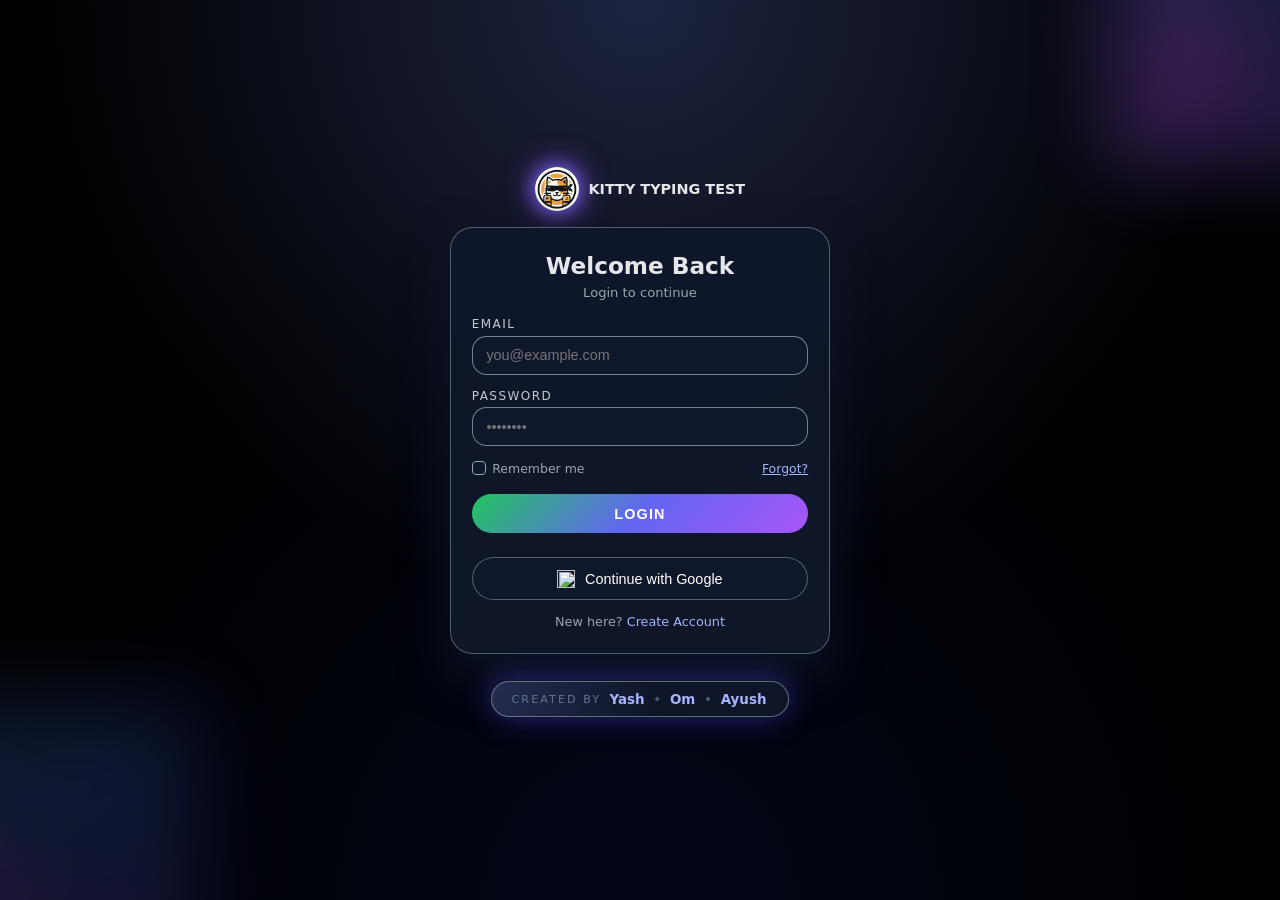
==== public/index.html @ 6adeeae3 "move src & assets into public for Render" ====
<!doctype html>
<html lang="en">
<head>
<meta charset="utf-8" />
<meta name="viewport" content="width=device-width, initial-scale=1" />
<title>Kitty Typing Test - Login</title>

<!-- FIXED CSS PATH -->
<link rel="stylesheet" href="styles/style.css" />

<style>
*,
*::before,
*::after {
  box-sizing: border-box;
  margin: 0;
  padding: 0;
}

:root {
  --bg: #020617;
  --accent: #6366f1;
  --accent-strong: #a855f7;
  --text: #e5e7eb;
  --muted: #9ca3af;
  --border: rgba(148, 163, 184, 0.5);
}

html,
body {
  height: 100%;
}

body {
  font-family: system-ui, -apple-system, "Segoe UI", sans-serif;
  background:
    radial-gradient(circle at top, #1d2440 0, transparent 55%),
    radial-gradient(circle at bottom, #020617 0, #000 60%);
  color: var(--text);
  display: flex;
  align-items: center;
  justify-content: center;
  padding: 1.5rem;
  overflow: hidden;
}

.bg-orbit {
  position: fixed;
  top: -160px;
  right: -160px;
  width: 330px;
  height: 330px;
  background: conic-gradient(
    from 120deg,
    rgba(99, 102, 241, 0.25),
    rgba(168, 85, 247, 0.35),
    rgba(59, 130, 246, 0.28),
    rgba(99, 102, 241, 0.25)
  );
  filter: blur(42px);
  z-index: -1;
  animation: spin 28s linear infinite;
}

.bg-orbit.two {
  top: auto;
  bottom: -160px;
  left: -160px;
  right: auto;
  width: 360px;
  height: 360px;
  animation-direction: reverse;
  opacity: 0.7;
}

@keyframes spin {
  to {
    transform: rotate(360deg);
  }
}

.wrapper {
  width: 100%;
  max-width: 380px;
  opacity: 0;
  transform: translateY(12px);
  animation: fade 0.65s ease forwards;
}

@keyframes fade {
  to {
    opacity: 1;
    transform: translateY(0);
  }
}

/* ---------- LOGO AREA ---------- */
.logo {
  display: flex;
  align-items: center;
  justify-content: center;
  gap: 0.6rem;
  margin-bottom: 1rem;
}

.brand-logo {
  width: 44px;
  height: 44px;
  border-radius: 50%;
  object-fit: cover;
  box-shadow:
    0 0 18px rgba(99, 102, 241, 0.9),
    0 0 32px rgba(168, 85, 247, 0.95);
}

.logo-title {
  text-transform: uppercase;
  font-size: 0.9rem;
  font-weight: 600;
}

/* ---------- CARD & FORM ---------- */
.card {
  background: rgba(15, 23, 42, 0.96);
  border: 1px solid var(--border);
  border-radius: 1.4rem;
  padding: 1.5rem 1.3rem;
  backdrop-filter: blur(18px);
  box-shadow: 0 22px 48px rgba(15, 23, 42, 0.92);
}

.card h2 {
  text-align: center;
  font-size: 1.45rem;
  margin-bottom: 0.35rem;
}

.card p {
  text-align: center;
  font-size: 0.82rem;
  color: var(--muted);
  margin-bottom: 1.1rem;
}

.form {
  display: flex;
  flex-direction: column;
  gap: 0.9rem;
}

.field {
  display: flex;
  flex-direction: column;
  gap: 0.28rem;
}

.field label {
  font-size: 0.75rem;
  letter-spacing: 0.12em;
  text-transform: uppercase;
  color: rgba(229, 231, 235, 0.85);
}

.field input {
  padding: 0.65rem 0.85rem;
  border-radius: 0.9rem;
  border: 1px solid rgba(148, 163, 184, 0.75);
  background: #0f172a;
  color: #eef2ff;
  font-size: 0.9rem;
  outline: none;
  transition: 0.18s;
}

.field input:focus {
  border-color: var(--accent);
  box-shadow:
    0 0 0 1px var(--accent),
    0 0 25px rgba(99, 102, 241, 0.4);
}

/* ---------- ROW (remember + forgot) ---------- */
.row {
  display: flex;
  align-items: center;
  justify-content: space-between;
  font-size: 0.78rem;
  color: var(--muted);
}

.row label {
  display: flex;
  align-items: center;
  gap: 0.38rem;
  cursor: pointer;
}

.row input[type="checkbox"] {
  width: 0.9rem;
  height: 0.9rem;
  border-radius: 0.25rem;
  appearance: none;
  border: 1px solid #94a3b8;
  background: #0f172a;
  position: relative;
}

.row input[type="checkbox"]:checked {
  background: linear-gradient(135deg, #22c55e, var(--accent));
  border: none;
}

.row input[type="checkbox"]:checked::after {
  content: "✓";
  position: absolute;
  inset: 0;
  display: flex;
  align-items: center;
  justify-content: center;
  font-size: 0.62rem;
  color: #fff;
}

/* ---------- BUTTONS ---------- */
.btn {
  margin-top: 0.25rem;
  background: linear-gradient(
    135deg,
    #22c55e,
    var(--accent),
    var(--accent-strong)
  );
  padding: 0.73rem;
  border-radius: 2rem;
  border: none;
  width: 100%;
  color: #fff;
  font-weight: 600;
  font-size: 0.9rem;
  letter-spacing: 0.08em;
  text-transform: uppercase;
  cursor: pointer;
  transition: 0.18s;
}

.btn:hover {
  transform: scale(1.02);
  filter: brightness(1.06);
}

.btn:active {
  transform: scale(0.97);
}

.google-btn {
  margin-top: 0.6rem;
  width: 100%;
  border-radius: 2rem;
  border: 1px solid var(--border);
  background: #0f172a;
  padding: 0.7rem;
  display: flex;
  align-items: center;
  justify-content: center;
  gap: 0.6rem;
  font-size: 0.9rem;
  color: #fff;
  cursor: pointer;
  transition: 0.18s;
}

.google-btn:hover {
  background: #1e293b;
  transform: scale(1.02);
}

.google-btn img {
  width: 18px;
  height: 18px;
}

/* ---------- BOTTOM TEXT ---------- */
.bottom {
  margin-top: 0.9rem;
  text-align: center;
  font-size: 0.8rem;
  color: var(--muted);
}

.bottom a {
  text-decoration: none;
  color: #a5b4fc;
}

/* ---------- FOOTER ---------- */
.footer {
  text-align: center;
  margin-top: 1rem;
  font-size: 0.78rem;
  color: var(--muted);
}

.footer strong {
  color: #fff;
}

@media (max-width: 480px) {
  .card {
    padding: 1.35rem 1.05rem;
  }
  .card h2 {
    font-size: 1.32rem;
  }
}
</style>
</head>
<body>

<div class="bg-orbit"></div>
<div class="bg-orbit two"></div>

<div class="wrapper">
  <!-- Logo block fixed & centered -->
  <div class="logo">
    <!-- FIXED LOGO PATH -->
    <img src="assets/images/logo.jpg" alt="Kitty Typing Logo" class="brand-logo" />
    <span class="logo-title">Kitty Typing Test</span>
  </div>

  <div class="card">
    <h2>Welcome Back</h2>
    <p>Login to continue</p>

    <form class="form" id="login-form">
      <div class="field">
        <label>Email</label>
        <input type="email" id="email" placeholder="you@example.com" required autocomplete="email">
      </div>

      <div class="field">
        <label>Password</label>
        <input type="password" id="password" placeholder="••••••••" required autocomplete="current-password">
      </div>

      <div class="row">
        <label>
          <input type="checkbox" id="remember">
          Remember me
        </label>
        <a href="#" id="forgot-password" style="color:#a5b4fc;">Forgot?</a>
      </div>

      <button class="btn" type="submit">Login</button>

      <button class="google-btn" id="google-login" type="button">
        <img src="https://www.gstatic.com/firebasejs/ui/2.0.0/images/auth/google.svg" alt="">
        Continue with Google
      </button>
    </form>

    <div class="bottom">
      New here? <a href="registration.html">Create Account</a>
    </div>
  </div>

 <footer class="footer">
  <div class="footer-inner">
    <span class="footer-label">Created by</span>
    <a href="https://www.linkedin.com/in/yash-shinde-393159309" target="_blank" class="creator-link">Yash</a>
    <span class="dot">•</span>
    <a href="https://www.linkedin.com/in/om-dumbre-075345372" target="_blank" class="creator-link">Om</a>
    <span class="dot">•</span>
    <a href="https://www.linkedin.com/in/ayush-valanju-3a3632341" target="_blank" class="creator-link">Ayush</a>
  </div>
</footer>


</div>

<!-- FIXED SCRIPT PATH -->
<script type="module" src="src/firebase/auth.js"></script>
</body>
</html>
---- public/styles/style.css ----
*,
*::before,
*::after {
  box-sizing: border-box;
  margin: 0;
  padding: 0;
}

:root {
  --bg: #020617;
  --bg-soft: rgba(15, 23, 42, 0.9);
  --accent: #6366f1;
  --accent-strong: #a855f7;
  --accent-soft: rgba(129, 140, 248, 0.16);
  --accent-soft-alt: rgba(248, 113, 113, 0.2);
  --text: #e5e7eb;
  --muted: #9ca3af;
  --border: rgba(148, 163, 184, 0.6);
  --radius-xl: 1.6rem;
  --shadow-soft: 0 20px 48px rgba(15, 23, 42, 0.95);
}

html,
body {
  height: 100%;
  scroll-behavior: smooth;
}

body {
  font-family: system-ui, -apple-system, BlinkMacSystemFont, "Segoe UI",
    sans-serif;
  background:
    radial-gradient(circle at top, #111827 0, transparent 55%),
    radial-gradient(circle at bottom, #020617 0, #000 60%);
  color: var(--text);
  overflow-x: hidden;
  display: flex;
  align-items: stretch;
  justify-content: center;
}

.bg-orbit {
  position: fixed;
  inset: auto;
  top: -180px;
  right: -180px;
  width: 340px;
  height: 340px;
  background: conic-gradient(
    from 140deg,
    rgba(56, 189, 248, 0.05),
    rgba(129, 140, 248, 0.45),
    rgba(236, 72, 153, 0.35),
    rgba(56, 189, 248, 0.05)
  );
  filter: blur(40px);
  opacity: 0.9;
  pointer-events: none;
  z-index: -1;
  animation: drift 26s linear infinite;
}

.bg-orbit.orbit-two {
  top: auto;
  bottom: -160px;
  left: -200px;
  right: auto;
  width: 380px;
  height: 380px;
  opacity: 0.8;
  animation-duration: 32s;
  animation-direction: reverse;
}

@keyframes drift {
  0% {
    transform: translate3d(0, 0, 0) rotate(0deg);
  }
  50% {
    transform: translate3d(40px, -30px, 0) rotate(180deg);
  }
  100% {
    transform: translate3d(0, 0, 0) rotate(360deg);
  }
}

.shell {
  max-width: 1120px;
  width: 100%;
  margin: 0 auto;
  min-height: 100vh;
  padding: 1.4rem 1.1rem 1rem;
  display: flex;
  flex-direction: column;
  gap: 1.4rem;
  animation: fade-in 0.7s ease-out both;
}

@keyframes fade-in {
  0% {
    opacity: 0;
    transform: translateY(18px) scale(0.98);
  }
  100% {
    opacity: 1;
    transform: translateY(0) scale(1);
  }
}

.topbar {
  display: flex;
  align-items: center;
  justify-content: space-between;
  padding: 0.9rem 1.2rem;
  border-radius: 999px;
  background:
    radial-gradient(circle at top left, rgba(148, 163, 184, 0.35), transparent 65%),
    linear-gradient(135deg, rgba(15, 23, 42, 0.98), rgba(15, 23, 42, 0.9));
  border: 1px solid rgba(148, 163, 184, 0.7);
  box-shadow: 0 18px 40px rgba(15, 23, 42, 0.9);
  backdrop-filter: blur(18px);
}

.brand {
  display: flex;
  align-items: center;
  gap: 0.7rem;
}

.brand-orb {
  width: 1.25rem;
  height: 1.25rem;
  border-radius: 999px;
  background: radial-gradient(circle at 25% 25%, #f9fafb, var(--accent));
  box-shadow:
    0 0 18px rgba(129, 140, 248, 0.9),
    0 0 42px rgba(236, 72, 153, 0.7);
  position: relative;
  overflow: hidden;
  animation: pulse 2s ease-in-out infinite;
}

.brand-orb::after {
  content: "";
  position: absolute;
  inset: 0;
  background: conic-gradient(
    from 210deg,
    transparent 0 55%,
    rgba(248, 250, 252, 0.8) 60%,
    transparent 70% 100%
  );
  mix-blend-mode: screen;
  animation: spin 4s linear infinite;
}

@keyframes pulse {
  0%,
  100% {
    transform: scale(1);
  }
  50% {
    transform: scale(1.08);
  }
}

@keyframes spin {
  to {
    transform: rotate(360deg);
  }
}

.brand-text {
  display: flex;
  flex-direction: column;
  gap: 0.05rem;
}

.brand-title {
  font-weight: 600;
  letter-spacing: 0.08em;
  text-transform: uppercase;
  font-size: 0.9rem;
}

.brand-sub {
  font-size: 0.75rem;
  color: var(--muted);
}

.top-actions {
  display: flex;
  align-items: center;
  gap: 0.4rem;
}

.chip {
  border-radius: 999px;
  border: 1px solid transparent;
  padding: 0.4rem 0.95rem;
  font-size: 0.8rem;
  font-weight: 500;
  cursor: pointer;
  background: transparent;
  color: var(--text);
  transition: 0.18s ease all;
}

.chip-soft {
  border-color: rgba(148, 163, 184, 0.6);
  background: radial-gradient(circle at top, rgba(15, 23, 42, 0.9), #020617);
}

.chip-soft:hover {
  border-color: rgba(148, 163, 184, 0.95);
  background: rgba(15, 23, 42, 0.98);
  transform: translateY(-1px);
}

.chip-primary {
  background: linear-gradient(135deg, #22c55e, var(--accent), var(--accent-strong));
  border-color: transparent;
  box-shadow:
    0 10px 26px rgba(56, 189, 248, 0.6),
    0 0 0 1px rgba(15, 23, 42, 0.95);
}

.chip-primary:hover {
  transform: translateY(-1px) scale(1.02);
  box-shadow:
    0 14px 36px rgba(79, 70, 229, 0.9),
    0 0 0 1px rgba(15, 23, 42, 0.95);
}

.main {
  flex: 1;
  padding: 0.4rem 0 1.7rem;
  display: flex;
  align-items: center;
}

.typing-layout {
  display: grid;
  grid-template-columns: minmax(0, 1.1fr) minmax(0, 1.1fr);
  gap: 1.5rem;
  align-items: stretch;
  width: 100%;
}

.hero-copy {
  padding: 1.8rem 1.35rem 1.7rem;
  border-radius: var(--radius-xl);
  background:
    radial-gradient(circle at top left, rgba(96, 165, 250, 0.22), transparent 60%),
    radial-gradient(circle at bottom right, rgba(190, 24, 93, 0.26), transparent 55%),
    linear-gradient(145deg, rgba(15, 23, 42, 0.97), rgba(15, 23, 42, 0.93));
  border: 1px solid var(--border);
  box-shadow: var(--shadow-soft);
  backdrop-filter: blur(22px);
  position: relative;
  overflow: hidden;
}

.hero-copy::before {
  content: "";
  position: absolute;
  inset: -1px;
  border-radius: inherit;
  border: 1px solid transparent;
  background: conic-gradient(
    from 200deg,
    rgba(59, 130, 246, 0.3),
    rgba(236, 72, 153, 0.35),
    rgba(250, 204, 21, 0.25),
    rgba(59, 130, 246, 0.3)
  );
  mask: linear-gradient(#fff 0 0) content-box, linear-gradient(#fff 0 0);
  mask-composite: exclude;
  padding: 1px;
  opacity: 0.8;
  pointer-events: none;
}

.hero-title {
  font-size: 2rem;
  line-height: 1.2;
  letter-spacing: 0.01em;
  margin-bottom: 0.5rem;
}

.hero-sub {
  font-size: 0.92rem;
  color: var(--muted);
  max-width: 26rem;
  margin-bottom: 1.4rem;
}

.hero-metrics {
  display: flex;
  flex-direction: column;
  gap: 0.9rem;
  margin-top: 0.4rem;
}

.metric {
  display: flex;
  flex-direction: column;
  gap: 0.35rem;
}

.metric-label {
  font-size: 0.78rem;
  text-transform: uppercase;
  letter-spacing: 0.14em;
  color: rgba(209, 213, 219, 0.85);
}

.metric-bar {
  width: 100%;
  height: 0.45rem;
  border-radius: 999px;
  background: rgba(15, 23, 42, 0.95);
  border: 1px solid rgba(148, 163, 184, 0.6);
  overflow: hidden;
  position: relative;
}

.metric-fill {
  width: 92%;
  height: 100%;
  border-radius: inherit;
  background: linear-gradient(90deg, #22c55e, var(--accent), var(--accent-strong));
  position: relative;
  overflow: hidden;
}

.metric-fill::after {
  content: "";
  position: absolute;
  inset: 0;
  background-image: linear-gradient(
    120deg,
    rgba(248, 250, 252, 0.4),
    transparent 40%,
    transparent 60%,
    rgba(248, 250, 252, 0.5)
  );
  background-size: 180% 100%;
  mix-blend-mode: screen;
  animation: shimmer 3s infinite;
}

@keyframes shimmer {
  0% {
    background-position: -80% 0;
  }
  100% {
    background-position: 120% 0;
  }
}

.metric-value {
  font-size: 0.8rem;
  color: rgba(249, 250, 251, 0.9);
}

.metric-inline {
  gap: 0.55rem;
}

.metric-inline > div {
  display: flex;
  align-items: center;
  justify-content: space-between;
  gap: 0.6rem;
}

.metric-pill {
  font-size: 0.78rem;
  padding: 0.25rem 0.8rem;
  border-radius: 999px;
  border: 1px solid rgba(52, 211, 153, 0.9);
  background: radial-gradient(circle at top, rgba(22, 163, 74, 0.65), #052e16);
  color: #bbf7d0;
  box-shadow: 0 0 0 1px rgba(15, 23, 42, 0.95);
}

.metric-pill-soft {
  border-color: rgba(129, 140, 248, 0.9);
  background: radial-gradient(circle at top, rgba(129, 140, 248, 0.6), #020617);
  color: #e0e7ff;
}

.panel {
  border-radius: var(--radius-xl);
  background:
    radial-gradient(circle at top, rgba(15, 23, 42, 0.9), rgba(2, 6, 23, 0.97)),
    linear-gradient(145deg, rgba(15, 23, 42, 0.98), rgba(15, 23, 42, 0.95));
  border: 1px solid rgba(148, 163, 184, 0.75);
  box-shadow: var(--shadow-soft);
  backdrop-filter: blur(24px);
  display: flex;
  flex-direction: column;
  overflow: hidden;
}

.panel-header {
  display: flex;
  align-items: center;
  gap: 0.5rem;
  padding: 0.75rem 0.95rem;
  border-bottom: 1px solid rgba(15, 23, 42, 0.95);
  background: linear-gradient(
    to right,
    rgba(15, 23, 42, 0.98),
    rgba(15, 23, 42, 0.9)
  );
}

.panel-dot {
  width: 0.55rem;
  height: 0.55rem;
  border-radius: 999px;
  box-shadow: 0 0 0 1px rgba(15, 23, 42, 0.9);
}

.dot-red {
  background: #f97373;
}

.dot-amber {
  background: #fbbf24;
}

.dot-green {
  background: #22c55e;
}

.panel-title {
  font-size: 0.75rem;
  text-transform: uppercase;
  letter-spacing: 0.16em;
  color: rgba(156, 163, 175, 0.9);
  margin-left: 0.35rem;
}

.panel-body {
  padding: 1.15rem 1.05rem 1.1rem;
  display: flex;
  flex-direction: column;
  gap: 0.9rem;
}

.pill-row {
  display: flex;
  flex-wrap: wrap;
  gap: 0.4rem;
  margin-bottom: 0.4rem;
}

.pill {
  font-size: 0.7rem;
  text-transform: uppercase;
  letter-spacing: 0.12em;
  padding: 0.26rem 0.8rem;
  border-radius: 999px;
  border: 1px solid rgba(148, 163, 184, 0.7);
  background: radial-gradient(circle at top, rgba(15, 23, 42, 0.96), #020617);
  color: rgba(209, 213, 219, 0.95);
}

.pill-soft {
  border-color: rgba(129, 140, 248, 0.9);
  background: radial-gradient(circle at top, rgba(129, 140, 248, 0.25), #020617);
}

.app-slot {
  border-radius: 1.2rem;
  padding: 0.95rem 0.95rem 1rem;
  background:
    radial-gradient(circle at top left, var(--accent-soft), transparent 60%),
    radial-gradient(circle at bottom, var(--accent-soft-alt), transparent 60%),
    rgba(15, 23, 42, 0.96);
  border: 1px solid rgba(148, 163, 184, 0.7);
  box-shadow: 0 14px 32px rgba(15, 23, 42, 0.95);
}

.typing-wrapper {
  display: flex;
  flex-direction: column;
  gap: 0.85rem;
}

.typing-header {
  display: flex;
  align-items: center;
  justify-content: space-between;
  gap: 0.6rem;
  margin-bottom: 0.1rem;
  font-size: 0.85rem;
  color: #e5e7eb;
}

.typing-timer {
  padding: 0.35rem 0.9rem;
  border-radius: 999px;
  border: 1px solid rgba(148, 163, 184, 0.7);
  background: rgba(15, 23, 42, 0.96);
}

.typing-text {
  border-radius: 0.9rem;
  padding: 0.85rem 0.9rem;
  background:
    radial-gradient(circle at top left, rgba(129, 140, 248, 0.14), transparent 55%),
    rgba(15, 23, 42, 0.98);
  border: 1px solid rgba(148, 163, 184, 0.7);
  font-size: 0.9rem;
  line-height: 1.5;
  color: #e5e7eb;
  max-height: 140px;
  overflow-y: auto;
}

.typing-input {
  margin-top: 0.2rem;
  width: 100%;
  min-height: 90px;
  max-height: 140px;
  resize: vertical;
  border-radius: 0.9rem;
  border: 1px solid rgba(148, 163, 184, 0.8);
  padding: 0.75rem 0.9rem;
  background: rgba(15, 23, 42, 0.98);
  color: #e5e7eb;
  font-size: 0.9rem;
  outline: none;
  transition: 0.16s ease border, 0.16s ease box-shadow, 0.16s ease background, 0.16s ease transform;
}

.typing-input::placeholder {
  color: rgba(148, 163, 184, 0.7);
}

.typing-input:focus {
  border-color: #6366f1;
  box-shadow:
    0 0 0 1px rgba(99, 102, 241, 0.85),
    0 14px 30px rgba(15, 23, 42, 0.98);
  background: #020617;
  transform: translateY(-1px);
}

.typing-stats {
  display: grid;
  grid-template-columns: repeat(3, minmax(0, 1fr));
  gap: 0.6rem;
  margin-top: 0.5rem;
}

.stat-box {
  border-radius: 0.9rem;
  padding: 0.55rem 0.7rem;
  background: radial-gradient(circle at top, rgba(15, 23, 42, 0.96), #020617);
  border: 1px solid rgba(148, 163, 184, 0.8);
  display: flex;
  flex-direction: column;
  gap: 0.2rem;
}

.stat-label {
  font-size: 0.72rem;
  text-transform: uppercase;
  letter-spacing: 0.12em;
  color: #9ca3af;
}

.stat-value {
  font-size: 1rem;
  font-weight: 600;
}

.typing-actions {
  margin-top: 0.6rem;
  display: flex;
  align-items: center;
  gap: 0.6rem;
  flex-wrap: wrap;
}

.typing-actions .chip {
  font-size: 0.78rem;
  padding-inline: 0.9rem;
}

.btn-main {
  border-radius: 999px;
  border: none;
  padding: 0.7rem 1rem;
  font-size: 0.9rem;
  font-weight: 600;
  letter-spacing: 0.08em;
  text-transform: uppercase;
  cursor: pointer;
  background: linear-gradient(135deg, #22c55e, var(--accent), var(--accent-strong));
  color: #f9fafb;
  box-shadow:
    0 15px 36px rgba(56, 189, 248, 0.75),
    0 0 0 1px rgba(15, 23, 42, 0.95);
  transition: 0.16s ease transform, 0.16s ease box-shadow, 0.16s ease filter;
}

.btn-main:hover {
  transform: translateY(-1px) scale(1.02);
  box-shadow:
    0 19px 46px rgba(79, 70, 229, 0.95),
    0 0 0 1px rgba(15, 23, 42, 0.95);
  filter: brightness(1.05);
}

.btn-main:active {
  transform: translateY(0) scale(0.97);
  box-shadow:
    0 11px 26px rgba(30, 64, 175, 0.95),
    0 0 0 1px rgba(15, 23, 42, 0.95);
}

.hint {
  font-size: 0.75rem;
  color: var(--muted);
  margin-top: 0.45rem;
}

.footer {
  padding: 0.7rem 0.3rem 1.1rem;
  display: flex;
  justify-content: center;
  text-align: center;
  font-size: 0.8rem;
  color: var(--muted);
}

.footer-text strong {
  color: var(--text);
}

@media (max-width: 900px) {
  .typing-layout {
    grid-template-columns: minmax(0, 1fr);
  }

  .hero-copy {
    order: 1;
  }

  .panel {
    order: 2;
  }
}

@media (max-width: 600px) {
  .shell {
    padding: 1rem 0.8rem 0.9rem;
  }

  .topbar {
    padding-inline: 0.9rem;
    padding-block: 0.75rem;
    border-radius: 1.4rem;
  }

  .brand-sub {
    display: none;
  }

  .hero-copy {
    padding: 1.45rem 1.05rem 1.4rem;
  }

  .hero-title {
    font-size: 1.6rem;
  }

  .hero-sub {
    font-size: 0.86rem;
  }

  .panel-body {
    padding-inline: 0.9rem;
  }
}

@media (max-width: 480px) {
  .topbar {
    gap: 0.4rem;
  }

  .top-actions {
    gap: 0.25rem;
  }

  .chip {
    padding-inline: 0.65rem;
  }

  .typing-stats {
    grid-template-columns: repeat(2, minmax(0, 1fr));
  }

  .app-slot {
    padding: 0.85rem 0.8rem 0.9rem;
  }
}
.footer{
  margin-top: 1.4rem;
  padding-bottom: 1rem;
  display: flex;
  justify-content: center;
  pointer-events: auto;
  animation: footerFadeIn 0.8s ease-out 0.2s both;
}

.footer-inner{
  display: flex;
  align-items: center;
  gap: 0.4rem;
  padding: 0.55rem 1.25rem;
  border-radius: 999px;
  background:
    radial-gradient(circle at top left, rgba(129,140,248,0.2), transparent 55%),
    rgba(15,23,42,0.95);
  border: 1px solid rgba(148,163,184,0.6);
  box-shadow:
    0 0 0 1px rgba(15,23,42,1),
    0 0 28px rgba(79,70,229,0.55);
  backdrop-filter: blur(14px);
  font-size: 0.84rem;
  color: #9ca3af;
  animation: footerGlow 6s ease-in-out infinite;
}

.footer-label{
  text-transform: uppercase;
  letter-spacing: 0.18em;
  font-size: 0.7rem;
  color: #64748b;
}

.footer .dot{
  color: #4b5563;
  font-size: 0.9rem;
}

.creator-link{
  position: relative;
  font-weight: 600;
  color: #a5b4fc;
  text-decoration: none;
  transition: transform 0.22s ease, color 0.22s ease;
  padding-inline: 2px;
}

/* underline + glow on hover */
.creator-link::after{
  content: "";
  position: absolute;
  left: 0;
  bottom: -2px;
  width: 0%;
  height: 2px;
  border-radius: 999px;
  background: linear-gradient(90deg, #22c55e, #22d3ee, #6366f1, #a855f7);
  transition: width 0.25s ease;
}

.creator-link:hover{
  color: #e5e7eb;
  transform: translateY(-1px);
  text-shadow:
    0 0 8px rgba(129,140,248,0.9),
    0 0 14px rgba(168,85,247,0.9);
}

.creator-link:hover::after{
  width: 100%;
}

/* subtle entrance + breathing glow */
@keyframes footerFadeIn{
  from{
    opacity: 0;
    transform: translateY(8px);
  }
  to{
    opacity: 1;
    transform: translateY(0);
  }
}

@keyframes footerGlow{
  0%,100%{
    box-shadow:
      0 0 0 1px rgba(15,23,42,1),
      0 0 20px rgba(79,70,229,0.4);
  }
  50%{
    box-shadow:
      0 0 0 1px rgba(129,140,248,0.6),
      0 0 32px rgba(129,140,248,0.9);
  }
}
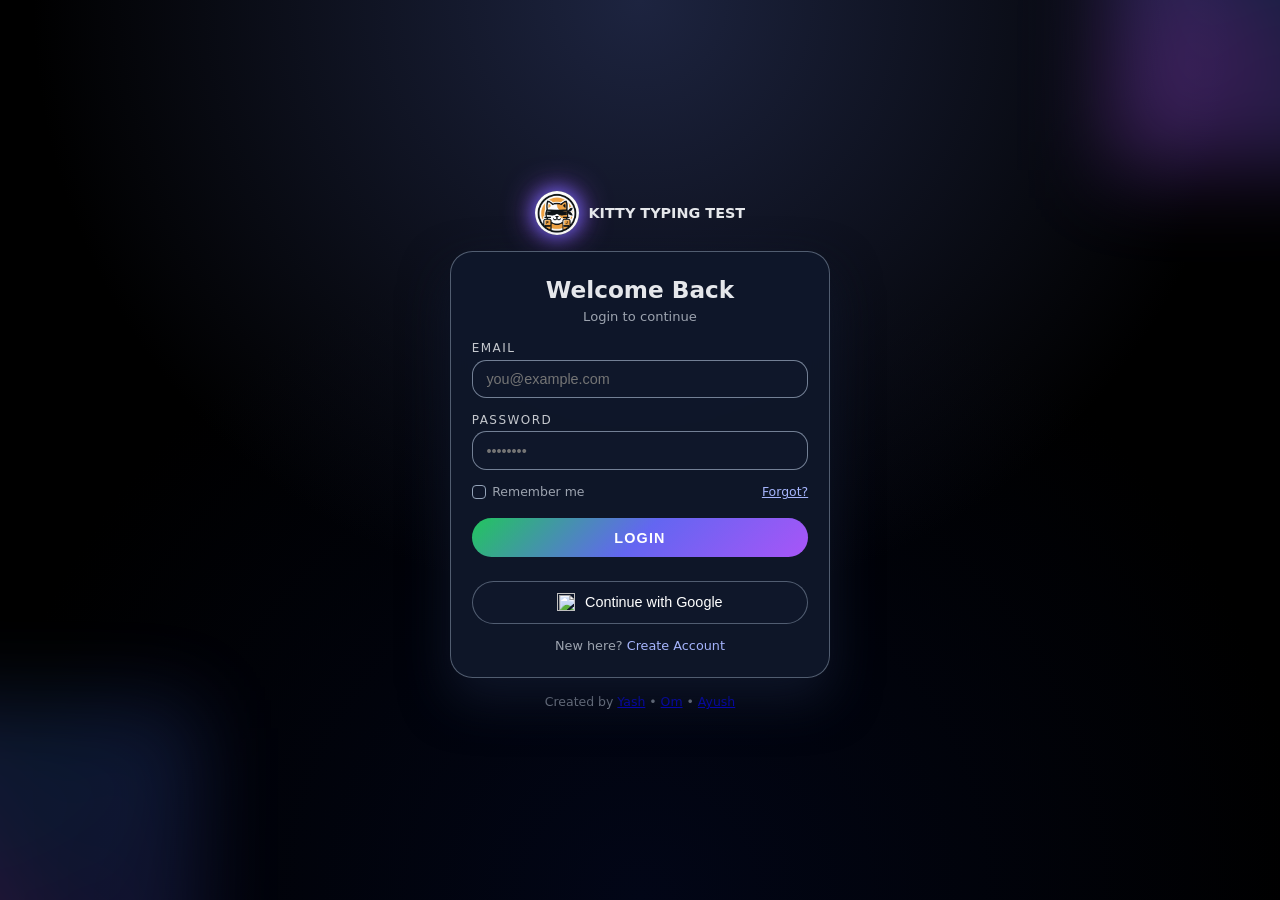
==== commit 2c2e83c5: "Updated SEO head section for registration and login page" ====
--- a/public/index.html
+++ b/public/index.html
@@ -1,383 +1,445 @@
 <!doctype html>
 <html lang="en">
 <head>
-<meta charset="utf-8" />
-<meta name="viewport" content="width=device-width, initial-scale=1" />
-<title>Kitty Typing Test - Login</title>
-
-<!-- FIXED CSS PATH -->
-<link rel="stylesheet" href="styles/style.css" />
-
-<style>
-*,
-*::before,
-*::after {
-  box-sizing: border-box;
-  margin: 0;
-  padding: 0;
-}
-
-:root {
-  --bg: #020617;
-  --accent: #6366f1;
-  --accent-strong: #a855f7;
-  --text: #e5e7eb;
-  --muted: #9ca3af;
-  --border: rgba(148, 163, 184, 0.5);
-}
-
-html,
-body {
-  height: 100%;
-}
-
-body {
-  font-family: system-ui, -apple-system, "Segoe UI", sans-serif;
-  background:
-    radial-gradient(circle at top, #1d2440 0, transparent 55%),
-    radial-gradient(circle at bottom, #020617 0, #000 60%);
-  color: var(--text);
-  display: flex;
-  align-items: center;
-  justify-content: center;
-  padding: 1.5rem;
-  overflow: hidden;
-}
-
-.bg-orbit {
-  position: fixed;
-  top: -160px;
-  right: -160px;
-  width: 330px;
-  height: 330px;
-  background: conic-gradient(
-    from 120deg,
-    rgba(99, 102, 241, 0.25),
-    rgba(168, 85, 247, 0.35),
-    rgba(59, 130, 246, 0.28),
-    rgba(99, 102, 241, 0.25)
-  );
-  filter: blur(42px);
-  z-index: -1;
-  animation: spin 28s linear infinite;
-}
-
-.bg-orbit.two {
-  top: auto;
-  bottom: -160px;
-  left: -160px;
-  right: auto;
-  width: 360px;
-  height: 360px;
-  animation-direction: reverse;
-  opacity: 0.7;
-}
-
-@keyframes spin {
-  to {
-    transform: rotate(360deg);
-  }
-}
-
-.wrapper {
-  width: 100%;
-  max-width: 380px;
-  opacity: 0;
-  transform: translateY(12px);
-  animation: fade 0.65s ease forwards;
-}
-
-@keyframes fade {
-  to {
-    opacity: 1;
-    transform: translateY(0);
-  }
-}
-
-/* ---------- LOGO AREA ---------- */
-.logo {
-  display: flex;
-  align-items: center;
-  justify-content: center;
-  gap: 0.6rem;
-  margin-bottom: 1rem;
-}
-
-.brand-logo {
-  width: 44px;
-  height: 44px;
-  border-radius: 50%;
-  object-fit: cover;
-  box-shadow:
-    0 0 18px rgba(99, 102, 241, 0.9),
-    0 0 32px rgba(168, 85, 247, 0.95);
-}
-
-.logo-title {
-  text-transform: uppercase;
-  font-size: 0.9rem;
-  font-weight: 600;
-}
-
-/* ---------- CARD & FORM ---------- */
-.card {
-  background: rgba(15, 23, 42, 0.96);
-  border: 1px solid var(--border);
-  border-radius: 1.4rem;
-  padding: 1.5rem 1.3rem;
-  backdrop-filter: blur(18px);
-  box-shadow: 0 22px 48px rgba(15, 23, 42, 0.92);
-}
-
-.card h2 {
-  text-align: center;
-  font-size: 1.45rem;
-  margin-bottom: 0.35rem;
-}
-
-.card p {
-  text-align: center;
-  font-size: 0.82rem;
-  color: var(--muted);
-  margin-bottom: 1.1rem;
-}
-
-.form {
-  display: flex;
-  flex-direction: column;
-  gap: 0.9rem;
-}
-
-.field {
-  display: flex;
-  flex-direction: column;
-  gap: 0.28rem;
-}
-
-.field label {
-  font-size: 0.75rem;
-  letter-spacing: 0.12em;
-  text-transform: uppercase;
-  color: rgba(229, 231, 235, 0.85);
-}
-
-.field input {
-  padding: 0.65rem 0.85rem;
-  border-radius: 0.9rem;
-  border: 1px solid rgba(148, 163, 184, 0.75);
-  background: #0f172a;
-  color: #eef2ff;
-  font-size: 0.9rem;
-  outline: none;
-  transition: 0.18s;
-}
-
-.field input:focus {
-  border-color: var(--accent);
-  box-shadow:
-    0 0 0 1px var(--accent),
-    0 0 25px rgba(99, 102, 241, 0.4);
-}
-
-/* ---------- ROW (remember + forgot) ---------- */
-.row {
-  display: flex;
-  align-items: center;
-  justify-content: space-between;
-  font-size: 0.78rem;
-  color: var(--muted);
-}
-
-.row label {
-  display: flex;
-  align-items: center;
-  gap: 0.38rem;
-  cursor: pointer;
-}
-
-.row input[type="checkbox"] {
-  width: 0.9rem;
-  height: 0.9rem;
-  border-radius: 0.25rem;
-  appearance: none;
-  border: 1px solid #94a3b8;
-  background: #0f172a;
-  position: relative;
-}
-
-.row input[type="checkbox"]:checked {
-  background: linear-gradient(135deg, #22c55e, var(--accent));
-  border: none;
-}
-
-.row input[type="checkbox"]:checked::after {
-  content: "✓";
-  position: absolute;
-  inset: 0;
-  display: flex;
-  align-items: center;
-  justify-content: center;
-  font-size: 0.62rem;
-  color: #fff;
-}
-
-/* ---------- BUTTONS ---------- */
-.btn {
-  margin-top: 0.25rem;
-  background: linear-gradient(
-    135deg,
-    #22c55e,
-    var(--accent),
-    var(--accent-strong)
-  );
-  padding: 0.73rem;
-  border-radius: 2rem;
-  border: none;
-  width: 100%;
-  color: #fff;
-  font-weight: 600;
-  font-size: 0.9rem;
-  letter-spacing: 0.08em;
-  text-transform: uppercase;
-  cursor: pointer;
-  transition: 0.18s;
-}
-
-.btn:hover {
-  transform: scale(1.02);
-  filter: brightness(1.06);
-}
-
-.btn:active {
-  transform: scale(0.97);
-}
-
-.google-btn {
-  margin-top: 0.6rem;
-  width: 100%;
-  border-radius: 2rem;
-  border: 1px solid var(--border);
-  background: #0f172a;
-  padding: 0.7rem;
-  display: flex;
-  align-items: center;
-  justify-content: center;
-  gap: 0.6rem;
-  font-size: 0.9rem;
-  color: #fff;
-  cursor: pointer;
-  transition: 0.18s;
-}
-
-.google-btn:hover {
-  background: #1e293b;
-  transform: scale(1.02);
-}
-
-.google-btn img {
-  width: 18px;
-  height: 18px;
-}
-
-/* ---------- BOTTOM TEXT ---------- */
-.bottom {
-  margin-top: 0.9rem;
-  text-align: center;
-  font-size: 0.8rem;
-  color: var(--muted);
-}
-
-.bottom a {
-  text-decoration: none;
-  color: #a5b4fc;
-}
-
-/* ---------- FOOTER ---------- */
-.footer {
-  text-align: center;
-  margin-top: 1rem;
-  font-size: 0.78rem;
-  color: var(--muted);
-}
-
-.footer strong {
-  color: #fff;
-}
-
-@media (max-width: 480px) {
+  <meta charset="utf-8" />
+  <meta name="viewport" content="width=device-width, initial-scale=1" />
+
+  <!-- Primary Meta Tags -->
+  <title>Kitty Typing – Online Typing Speed Test & Practice | Login</title>
+  <meta name="description" content="Kitty Typing is an online typing speed test platform to improve your WPM and accuracy. Login to track your results, practice daily and level up your typing skills." />
+  <meta name="keywords" content="typing test, typing practice, wpm test, speed typing, kitty typing, online typing test, typing speed checker" />
+  <meta name="author" content="Yash Shinde" />
+  <meta name="robots" content="index,follow" />
+
+  <!-- Canonical URL -->
+  <link rel="canonical" href="https://kitty-typing.onrender.com/" />
+
+  <!-- Open Graph / Social Preview -->
+  <meta property="og:title" content="Kitty Typing – Online Typing Speed Test & Practice" />
+  <meta property="og:description" content="Take typing speed tests, track WPM and accuracy, and improve your typing skills with Kitty Typing." />
+  <meta property="og:type" content="website" />
+  <meta property="og:url" content="https://kitty-typing.onrender.com/" />
+  <!-- Replace this with your actual social preview image when you have one -->
+  <meta property="og:image" content="https://kitty-typing.onrender.com/assets/images/logo.jpg" />
+
+  <!-- Google Site Verification -->
+  <meta name="google-site-verification" content="je4MbG7QnLAKE4lFWyqTq6n42GQ6SjYNDY1ieyJhKNQ" />
+
+  <!-- Optional: Twitter Card (nice for sharing) -->
+  <meta name="twitter:card" content="summary_large_image" />
+  <meta name="twitter:title" content="Kitty Typing – Online Typing Speed Test & Practice" />
+  <meta name="twitter:description" content="Improve your typing speed and accuracy with Kitty Typing. Take typing tests, track WPM, and monitor your progress." />
+  <meta name="twitter:image" content="https://kitty-typing.onrender.com/assets/images/logo.jpg />
+
+  <!-- FIXED CSS PATH -->
+  <link rel="stylesheet" href="styles/style.css" />
+
+  <!-- Structured Data (SEO boost, no visual change) -->
+  <script type="application/ld+json">
+  {
+    "@context": "https://schema.org",
+    "@type": "WebSite",
+    "name": "Kitty Typing",
+    "url": "https://kitty-typing.onrender.com/",
+    "description": "Kitty Typing is an online typing speed test and practice website to improve WPM and accuracy.",
+    "publisher": {
+      "@type": "Organization",
+      "name": "Kitty Typing"
+    },
+    "potentialAction": {
+      "@type": "SearchAction",
+      "target": "https://kitty-typing.onrender.com/?q={search_term_string}",
+      "query-input": "required name=search_term_string"
+    }
+  }
+  </script>
+
+  <style>
+  *,
+  *::before,
+  *::after {
+    box-sizing: border-box;
+    margin: 0;
+    padding: 0;
+  }
+
+  :root {
+    --bg: #020617;
+    --accent: #6366f1;
+    --accent-strong: #a855f7;
+    --text: #e5e7eb;
+    --muted: #9ca3af;
+    --border: rgba(148, 163, 184, 0.5);
+  }
+
+  html,
+  body {
+    height: 100%;
+  }
+
+  body {
+    font-family: system-ui, -apple-system, "Segoe UI", sans-serif;
+    background:
+      radial-gradient(circle at top, #1d2440 0, transparent 55%),
+      radial-gradient(circle at bottom, #020617 0, #000 60%);
+    color: var(--text);
+    display: flex;
+    align-items: center;
+    justify-content: center;
+    padding: 1.5rem;
+    overflow: hidden;
+  }
+
+  /* Visually hidden but accessible (for SEO + screen readers) */
+  .visually-hidden {
+    position: absolute;
+    width: 1px;
+    height: 1px;
+    padding: 0;
+    margin: -1px;
+    overflow: hidden;
+    clip: rect(0, 0, 0, 0);
+    border: 0;
+  }
+
+  .bg-orbit {
+    position: fixed;
+    top: -160px;
+    right: -160px;
+    width: 330px;
+    height: 330px;
+    background: conic-gradient(
+      from 120deg,
+      rgba(99, 102, 241, 0.25),
+      rgba(168, 85, 247, 0.35),
+      rgba(59, 130, 246, 0.28),
+      rgba(99, 102, 241, 0.25)
+    );
+    filter: blur(42px);
+    z-index: -1;
+    animation: spin 28s linear infinite;
+  }
+
+  .bg-orbit.two {
+    top: auto;
+    bottom: -160px;
+    left: -160px;
+    right: auto;
+    width: 360px;
+    height: 360px;
+    animation-direction: reverse;
+    opacity: 0.7;
+  }
+
+  @keyframes spin {
+    to {
+      transform: rotate(360deg);
+    }
+  }
+
+  .wrapper {
+    width: 100%;
+    max-width: 380px;
+    opacity: 0;
+    transform: translateY(12px);
+    animation: fade 0.65s ease forwards;
+  }
+
+  @keyframes fade {
+    to {
+      opacity: 1;
+      transform: translateY(0);
+    }
+  }
+
+  /* ---------- LOGO AREA ---------- */
+  .logo {
+    display: flex;
+    align-items: center;
+    justify-content: center;
+    gap: 0.6rem;
+    margin-bottom: 1rem;
+  }
+
+  .brand-logo {
+    width: 44px;
+    height: 44px;
+    border-radius: 50%;
+    object-fit: cover;
+    box-shadow:
+      0 0 18px rgba(99, 102, 241, 0.9),
+      0 0 32px rgba(168, 85, 247, 0.95);
+  }
+
+  .logo-title {
+    text-transform: uppercase;
+    font-size: 0.9rem;
+    font-weight: 600;
+  }
+
+  /* ---------- CARD & FORM ---------- */
   .card {
-    padding: 1.35rem 1.05rem;
-  }
+    background: rgba(15, 23, 42, 0.96);
+    border: 1px solid var(--border);
+    border-radius: 1.4rem;
+    padding: 1.5rem 1.3rem;
+    backdrop-filter: blur(18px);
+    box-shadow: 0 22px 48px rgba(15, 23, 42, 0.92);
+  }
+
   .card h2 {
-    font-size: 1.32rem;
-  }
-}
-</style>
+    text-align: center;
+    font-size: 1.45rem;
+    margin-bottom: 0.35rem;
+  }
+
+  .card p {
+    text-align: center;
+    font-size: 0.82rem;
+    color: var(--muted);
+    margin-bottom: 1.1rem;
+  }
+
+  .form {
+    display: flex;
+    flex-direction: column;
+    gap: 0.9rem;
+  }
+
+  .field {
+    display: flex;
+    flex-direction: column;
+    gap: 0.28rem;
+  }
+
+  .field label {
+    font-size: 0.75rem;
+    letter-spacing: 0.12em;
+    text-transform: uppercase;
+    color: rgba(229, 231, 235, 0.85);
+  }
+
+  .field input {
+    padding: 0.65rem 0.85rem;
+    border-radius: 0.9rem;
+    border: 1px solid rgba(148, 163, 184, 0.75);
+    background: #0f172a;
+    color: #eef2ff;
+    font-size: 0.9rem;
+    outline: none;
+    transition: 0.18s;
+  }
+
+  .field input:focus {
+    border-color: var(--accent);
+    box-shadow:
+      0 0 0 1px var(--accent),
+      0 0 25px rgba(99, 102, 241, 0.4);
+  }
+
+  /* ---------- ROW (remember + forgot) ---------- */
+  .row {
+    display: flex;
+    align-items: center;
+    justify-content: space-between;
+    font-size: 0.78rem;
+    color: var(--muted);
+  }
+
+  .row label {
+    display: flex;
+    align-items: center;
+    gap: 0.38rem;
+    cursor: pointer;
+  }
+
+  .row input[type="checkbox"] {
+    width: 0.9rem;
+    height: 0.9rem;
+    border-radius: 0.25rem;
+    appearance: none;
+    border: 1px solid #94a3b8;
+    background: #0f172a;
+    position: relative;
+  }
+
+  .row input[type="checkbox"]:checked {
+    background: linear-gradient(135deg, #22c55e, var(--accent));
+    border: none;
+  }
+
+  .row input[type="checkbox"]:checked::after {
+    content: "✓";
+    position: absolute;
+    inset: 0;
+    display: flex;
+    align-items: center;
+    justify-content: center;
+    font-size: 0.62rem;
+    color: #fff;
+  }
+
+  /* ---------- BUTTONS ---------- */
+  .btn {
+    margin-top: 0.25rem;
+    background: linear-gradient(
+      135deg,
+      #22c55e,
+      var(--accent),
+      var(--accent-strong)
+    );
+    padding: 0.73rem;
+    border-radius: 2rem;
+    border: none;
+    width: 100%;
+    color: #fff;
+    font-weight: 600;
+    font-size: 0.9rem;
+    letter-spacing: 0.08em;
+    text-transform: uppercase;
+    cursor: pointer;
+    transition: 0.18s;
+  }
+
+  .btn:hover {
+    transform: scale(1.02);
+    filter: brightness(1.06);
+  }
+
+  .btn:active {
+    transform: scale(0.97);
+  }
+
+  .google-btn {
+    margin-top: 0.6rem;
+    width: 100%;
+    border-radius: 2rem;
+    border: 1px solid var(--border);
+    background: #0f172a;
+    padding: 0.7rem;
+    display: flex;
+    align-items: center;
+    justify-content: center;
+    gap: 0.6rem;
+    font-size: 0.9rem;
+    color: #fff;
+    cursor: pointer;
+    transition: 0.18s;
+  }
+
+  .google-btn:hover {
+    background: #1e293b;
+    transform: scale(1.02);
+  }
+
+  .google-btn img {
+    width: 18px;
+    height: 18px;
+  }
+
+  /* ---------- BOTTOM TEXT ---------- */
+  .bottom {
+    margin-top: 0.9rem;
+    text-align: center;
+    font-size: 0.8rem;
+    color: var(--muted);
+  }
+
+  .bottom a {
+    text-decoration: none;
+    color: #a5b4fc;
+  }
+
+  /* ---------- FOOTER ---------- */
+  .footer {
+    text-align: center;
+    margin-top: 1rem;
+    font-size: 0.78rem;
+    color: var(--muted);
+  }
+
+  .footer strong {
+    color: #fff;
+  }
+
+  @media (max-width: 480px) {
+    .card {
+      padding: 1.35rem 1.05rem;
+    }
+    .card h2 {
+      font-size: 1.32rem;
+    }
+  }
+  </style>
 </head>
 <body>
 
-<div class="bg-orbit"></div>
-<div class="bg-orbit two"></div>
-
-<div class="wrapper">
-  <!-- Logo block fixed & centered -->
-  <div class="logo">
-    <!-- FIXED LOGO PATH -->
-    <img src="assets/images/logo.jpg" alt="Kitty Typing Logo" class="brand-logo" />
-    <span class="logo-title">Kitty Typing Test</span>
+  <div class="bg-orbit"></div>
+  <div class="bg-orbit two"></div>
+
+  <!-- SEO + Accessibility: hidden main heading, no visual change -->
+  <h1 class="visually-hidden">
+    Kitty Typing – Online Typing Speed Test & Practice Platform
+  </h1>
+
+  <div class="wrapper">
+    <!-- Logo block fixed & centered -->
+    <div class="logo">
+      <!-- FIXED LOGO PATH -->
+      <img src="assets/images/logo.jpg" alt="Kitty Typing Logo" class="brand-logo" />
+      <span class="logo-title">Kitty Typing Test</span>
+    </div>
+
+    <div class="card">
+      <h2>Welcome Back</h2>
+      <p>Login to continue</p>
+
+      <form class="form" id="login-form">
+        <div class="field">
+          <label>Email</label>
+          <input type="email" id="email" placeholder="you@example.com" required autocomplete="email">
+        </div>
+
+        <div class="field">
+          <label>Password</label>
+          <input type="password" id="password" placeholder="••••••••" required autocomplete="current-password">
+        </div>
+
+        <div class="row">
+          <label>
+            <input type="checkbox" id="remember">
+            Remember me
+          </label>
+          <a href="#" id="forgot-password" style="color:#a5b4fc;">Forgot?</a>
+        </div>
+
+        <button class="btn" type="submit">Login</button>
+
+        <button class="google-btn" id="google-login" type="button">
+          <img src="https://www.gstatic.com/firebasejs/ui/2.0.0/images/auth/google.svg" alt="">
+          Continue with Google
+        </button>
+      </form>
+
+      <div class="bottom">
+        New here? <a href="registration.html">Create Account</a>
+      </div>
+    </div>
+
+    <footer class="footer">
+      <div class="footer-inner">
+        <span class="footer-label">Created by</span>
+        <a href="https://www.linkedin.com/in/yash-shinde-393159309" target="_blank" class="creator-link">Yash</a>
+        <span class="dot">•</span>
+        <a href="https://www.linkedin.com/in/om-dumbre-075345372" target="_blank" class="creator-link">Om</a>
+        <span class="dot">•</span>
+        <a href="https://www.linkedin.com/in/ayush-valanju-3a3632341" target="_blank" class="creator-link">Ayush</a>
+      </div>
+    </footer>
+
   </div>
 
-  <div class="card">
-    <h2>Welcome Back</h2>
-    <p>Login to continue</p>
-
-    <form class="form" id="login-form">
-      <div class="field">
-        <label>Email</label>
-        <input type="email" id="email" placeholder="you@example.com" required autocomplete="email">
-      </div>
-
-      <div class="field">
-        <label>Password</label>
-        <input type="password" id="password" placeholder="••••••••" required autocomplete="current-password">
-      </div>
-
-      <div class="row">
-        <label>
-          <input type="checkbox" id="remember">
-          Remember me
-        </label>
-        <a href="#" id="forgot-password" style="color:#a5b4fc;">Forgot?</a>
-      </div>
-
-      <button class="btn" type="submit">Login</button>
-
-      <button class="google-btn" id="google-login" type="button">
-        <img src="https://www.gstatic.com/firebasejs/ui/2.0.0/images/auth/google.svg" alt="">
-        Continue with Google
-      </button>
-    </form>
-
-    <div class="bottom">
-      New here? <a href="registration.html">Create Account</a>
-    </div>
-  </div>
-
- <footer class="footer">
-  <div class="footer-inner">
-    <span class="footer-label">Created by</span>
-    <a href="https://www.linkedin.com/in/yash-shinde-393159309" target="_blank" class="creator-link">Yash</a>
-    <span class="dot">•</span>
-    <a href="https://www.linkedin.com/in/om-dumbre-075345372" target="_blank" class="creator-link">Om</a>
-    <span class="dot">•</span>
-    <a href="https://www.linkedin.com/in/ayush-valanju-3a3632341" target="_blank" class="creator-link">Ayush</a>
-  </div>
-</footer>
-
-
-</div>
-
-<!-- FIXED SCRIPT PATH -->
-<script type="module" src="src/firebase/auth.js"></script>
+  <!-- FIXED SCRIPT PATH -->
+  <script type="module" src="src/firebase/auth.js"></script>
 </body>
 </html>
--- a/public/styles/style.css
+++ b/public/styles/style.css
@@ -810,3 +810,24 @@
   }
 }
 
+/* Mobile keyboard fixes */
+@media (max-width: 768px) {
+  /* Let the page start from the top instead of being centered */
+  body {
+    align-items: flex-start;
+    justify-content: flex-start;
+  }
+
+  .shell {
+    min-height: 100dvh; /* dynamic viewport height, respects keyboard */
+  }
+
+  .main {
+    align-items: flex-start;
+  }
+
+  /* Make sure we have some space at the bottom so input is not hidden */
+  .panel-body {
+    padding-bottom: 5rem;
+  }
+}
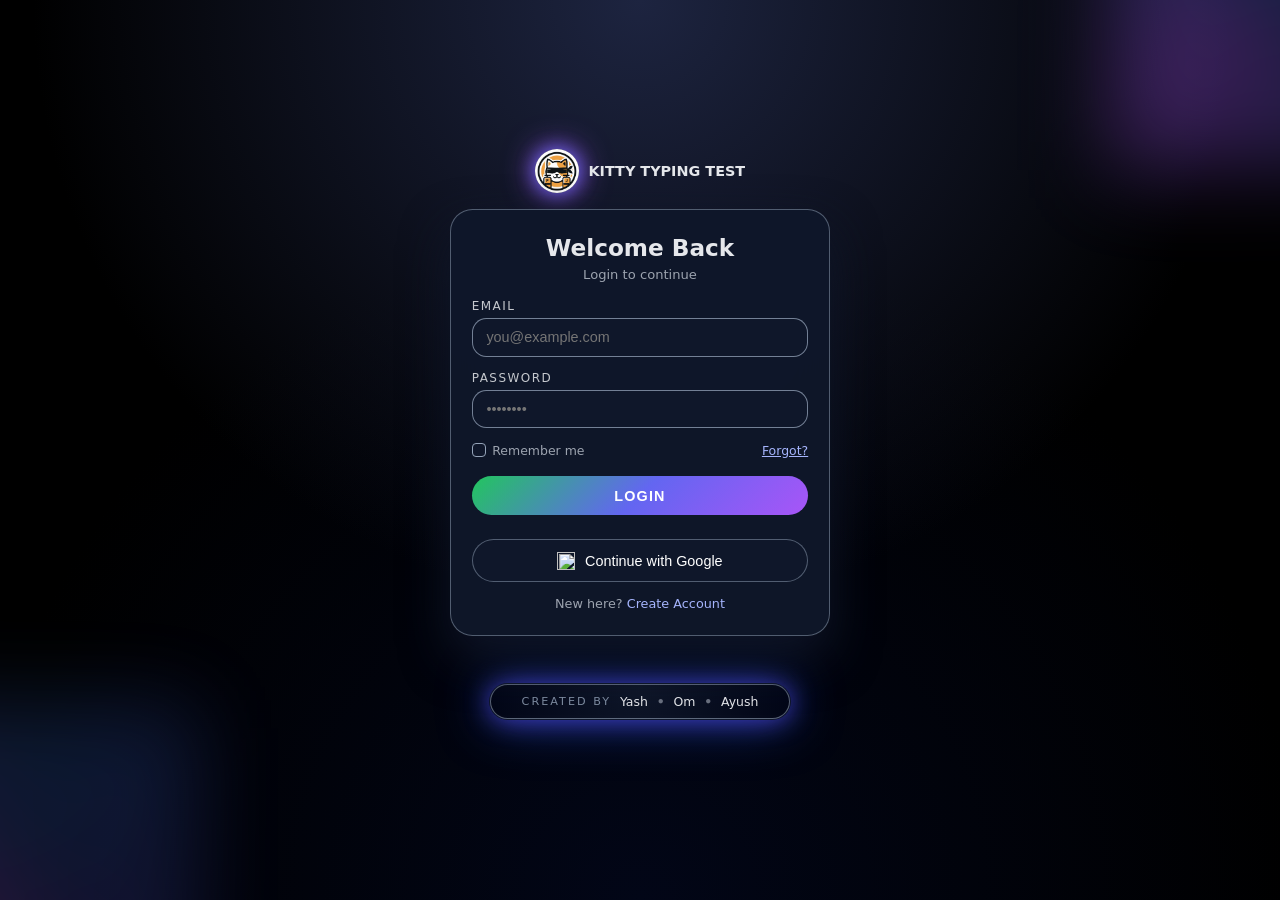
==== commit 3ef020f5: "feat(ui): added profile icon + username & new Normal Mode" ====
--- a/public/index.html
+++ b/public/index.html
@@ -350,29 +350,68 @@
     color: #a5b4fc;
   }
 
-  /* ---------- FOOTER ---------- */
-  .footer {
-    text-align: center;
-    margin-top: 1rem;
-    font-size: 0.78rem;
-    color: var(--muted);
-  }
-
-  .footer strong {
-    color: #fff;
-  }
-
-  @media (max-width: 480px) {
-    .card {
-      padding: 1.35rem 1.05rem;
-    }
-    .card h2 {
-      font-size: 1.32rem;
-    }
-  }
+/* ===== COMMON FOOTER STYLES (glow, colors) ===== */
+.footer-inner {
+  display: inline-flex;
+  align-items: center;
+  gap: 0.55rem;
+  padding: 0.55rem 1.9rem;
+  border-radius: 999px;
+  border: 1px solid rgba(148, 163, 184, 0.6);
+  background: radial-gradient(circle at top, rgba(15, 23, 42, 0.98), #020617);
+  box-shadow:
+    0 0 0 1px rgba(15, 23, 42, 1),
+    0 0 26px rgba(79, 70, 229, 0.85),
+    0 0 52px rgba(30, 64, 175, 0.9);
+}
+
+.footer-label {
+  text-transform: uppercase;
+  letter-spacing: 0.18em;
+  font-size: 0.7rem;
+  color: rgba(148, 163, 184, 0.85);
+}
+
+.creator-link {
+  color: #e5e7eb;
+  font-weight: 500;
+  text-decoration: none;
+  transition: color 0.18s ease, text-shadow 0.18s ease;
+}
+
+.creator-link:hover {
+  color: #a5b4fc;
+  text-shadow: 0 0 12px rgba(129, 140, 248, 0.9);
+}
+
+.dot {
+  color: #6b7280;
+  font-weight: 600;
+}
+
+/* ===== DEFAULT: fixed footer (typing page etc.) ===== */
+.footer {
+  position: fixed;
+  left: 50%;
+  bottom: 32px;
+  transform: translateX(-50%);
+  text-align: center;
+  font-size: 0.78rem;
+  z-index: 20;
+}
+
+/* ===== LOGIN PAGE: NO FIXED, NO OVERLAP ===== */
+.login-page .footer {
+  position: static;
+  transform: none;
+  margin: 3rem auto 2rem;   /* just like screenshot 1 */
+  display: flex;
+  justify-content: center;
+}
+
   </style>
 </head>
-<body>
+<body class="login-page">
 
   <div class="bg-orbit"></div>
   <div class="bg-orbit two"></div>
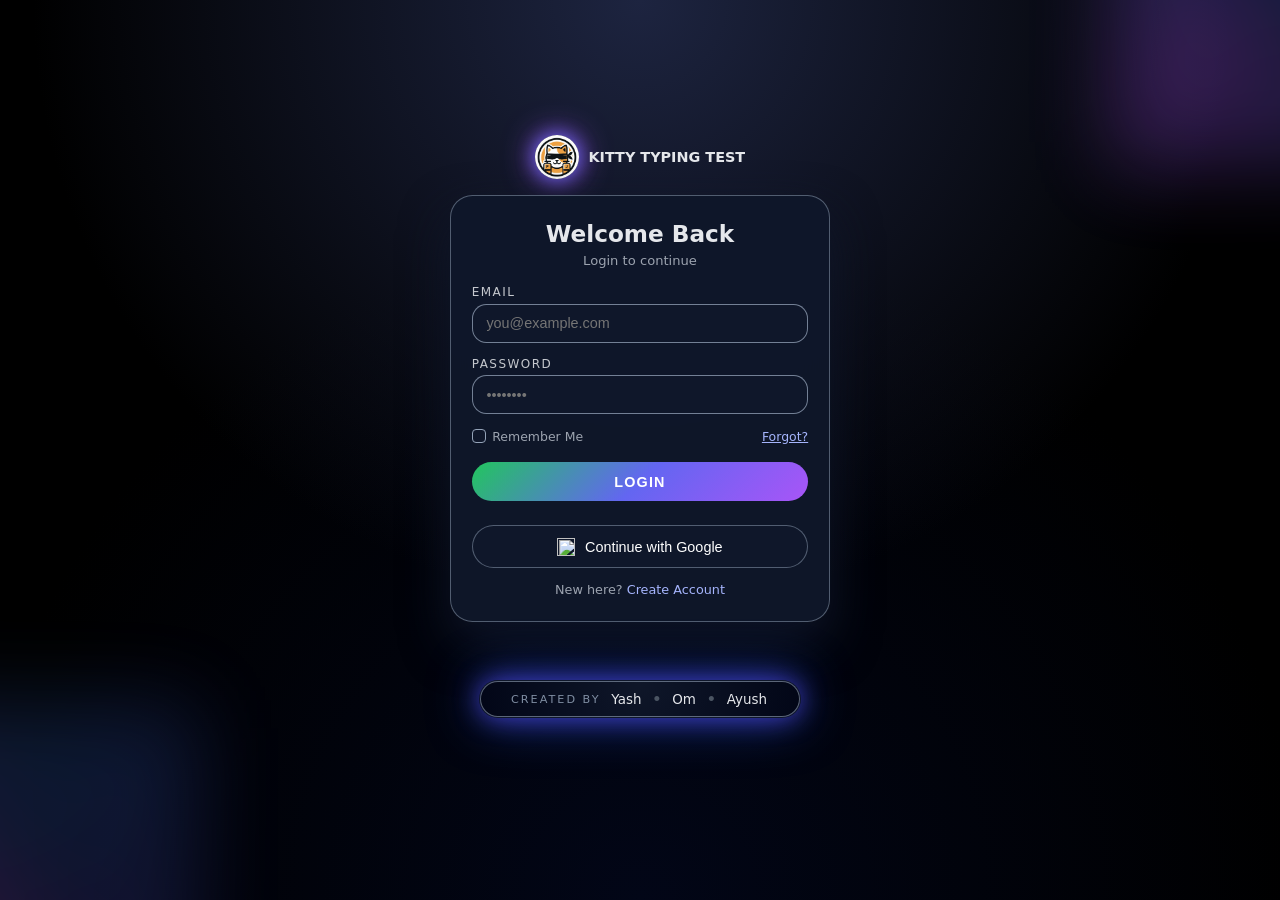
==== commit 88969aea: "Fixed Remember Me login system for email + Google auth" ====
--- a/public/index.html
+++ b/public/index.html
@@ -29,7 +29,7 @@
   <meta name="twitter:card" content="summary_large_image" />
   <meta name="twitter:title" content="Kitty Typing – Online Typing Speed Test & Practice" />
   <meta name="twitter:description" content="Improve your typing speed and accuracy with Kitty Typing. Take typing tests, track WPM, and monitor your progress." />
-  <meta name="twitter:image" content="https://kitty-typing.onrender.com/assets/images/logo.jpg />
+  <meta name="twitter:image" content="https://kitty-typing.onrender.com/assets/images/logo.jpg" />
 
   <!-- FIXED CSS PATH -->
   <link rel="stylesheet" href="styles/style.css" />
@@ -446,8 +446,7 @@
 
         <div class="row">
           <label>
-            <input type="checkbox" id="remember">
-            Remember me
+            <input type="checkbox" id="rememberMe"> Remember Me
           </label>
           <a href="#" id="forgot-password" style="color:#a5b4fc;">Forgot?</a>
         </div>
--- a/public/styles/style.css
+++ b/public/styles/style.css
@@ -831,3 +831,55 @@
     padding-bottom: 5rem;
   }
 }
+/* ================= MOBILE RESPONSIVE FIX ================= */
+
+@media (max-width: 768px) {
+    .topbar {
+        flex-wrap: wrap;
+        gap: .6rem;
+        padding: .8rem 1rem;
+    }
+
+    .top-actions {
+        display: flex;
+        gap: .5rem;
+        overflow-x: auto;        /* allow smooth scrolling */
+        white-space: nowrap;
+        padding-bottom: .3rem;
+        scrollbar-width: none;  /* hide scrollbar (Firefox) */
+    }
+
+    .top-actions::-webkit-scrollbar {
+        display: none;           /* hide scrollbar (Chrome) */
+    }
+
+    .user-profile {
+        margin-left: auto;        /* stick to right side */
+    }
+}
+
+/* Smaller screens (phones) */
+@media (max-width: 480px) {
+    .user-profile {
+        padding: .35rem .8rem;
+        font-size: .8rem;
+    }
+
+    .user-avatar {
+        width: 26px;
+        height: 26px;
+    }
+
+    .user-name {
+        font-size: .8rem;
+    }
+
+    .pill, .chip {
+        font-size: .75rem;
+        padding: .3rem .65rem;
+    }
+
+    .hero-copy, .panel {
+        margin-top: .5rem;
+    }
+}
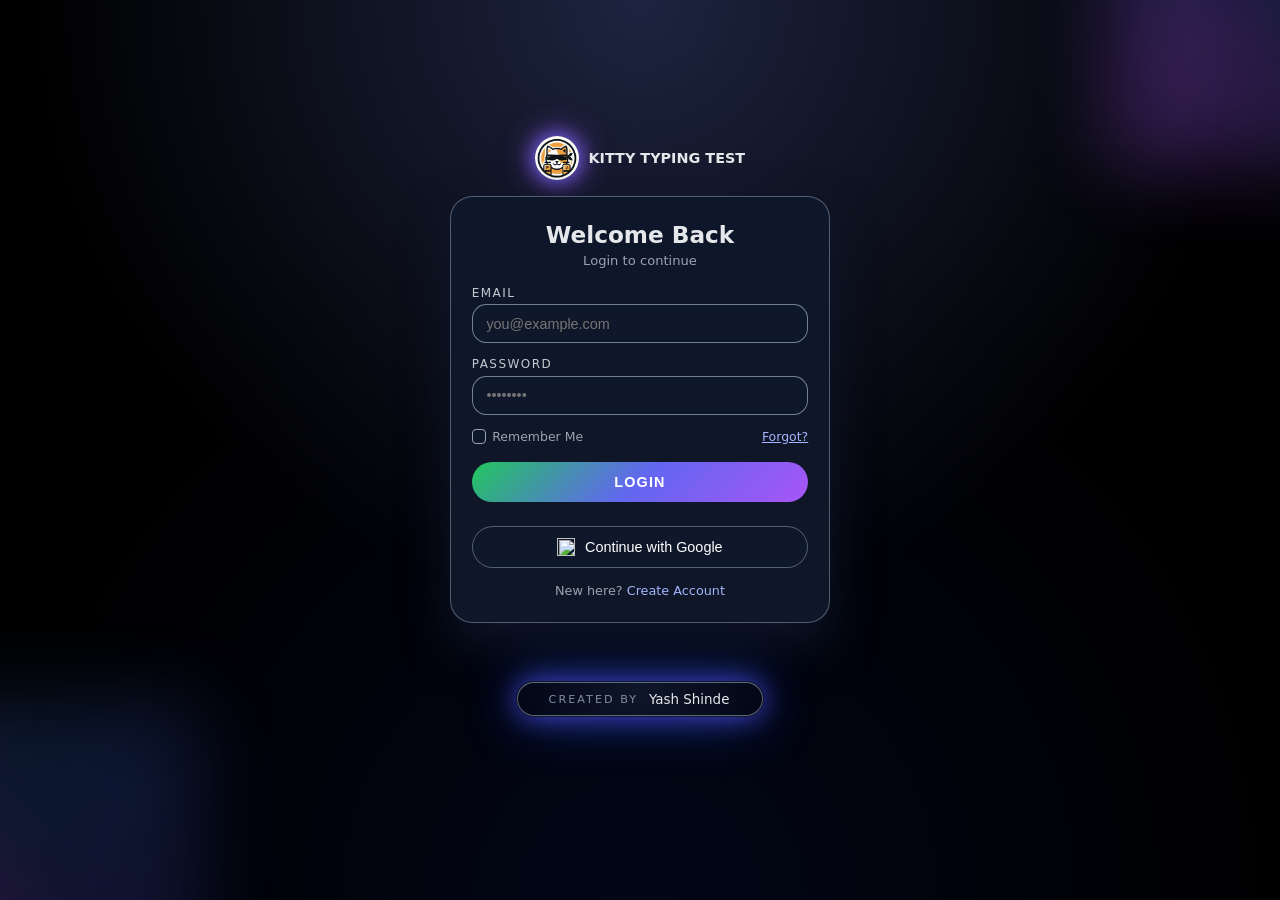
==== commit 0aad16de: "Update footer to include only Yash Shinde's link Removed multiple creator links and retained Yash Sh" ====
--- a/public/index.html
+++ b/public/index.html
@@ -467,11 +467,7 @@
     <footer class="footer">
       <div class="footer-inner">
         <span class="footer-label">Created by</span>
-        <a href="https://www.linkedin.com/in/yash-shinde-393159309" target="_blank" class="creator-link">Yash</a>
-        <span class="dot">•</span>
-        <a href="https://www.linkedin.com/in/om-dumbre-075345372" target="_blank" class="creator-link">Om</a>
-        <span class="dot">•</span>
-        <a href="https://www.linkedin.com/in/ayush-valanju-3a3632341" target="_blank" class="creator-link">Ayush</a>
+        <a href="https://www.linkedin.com/in/yash-shinde-393159309" target="_blank" class="creator-link">Yash Shinde </a>
       </div>
     </footer>
 
